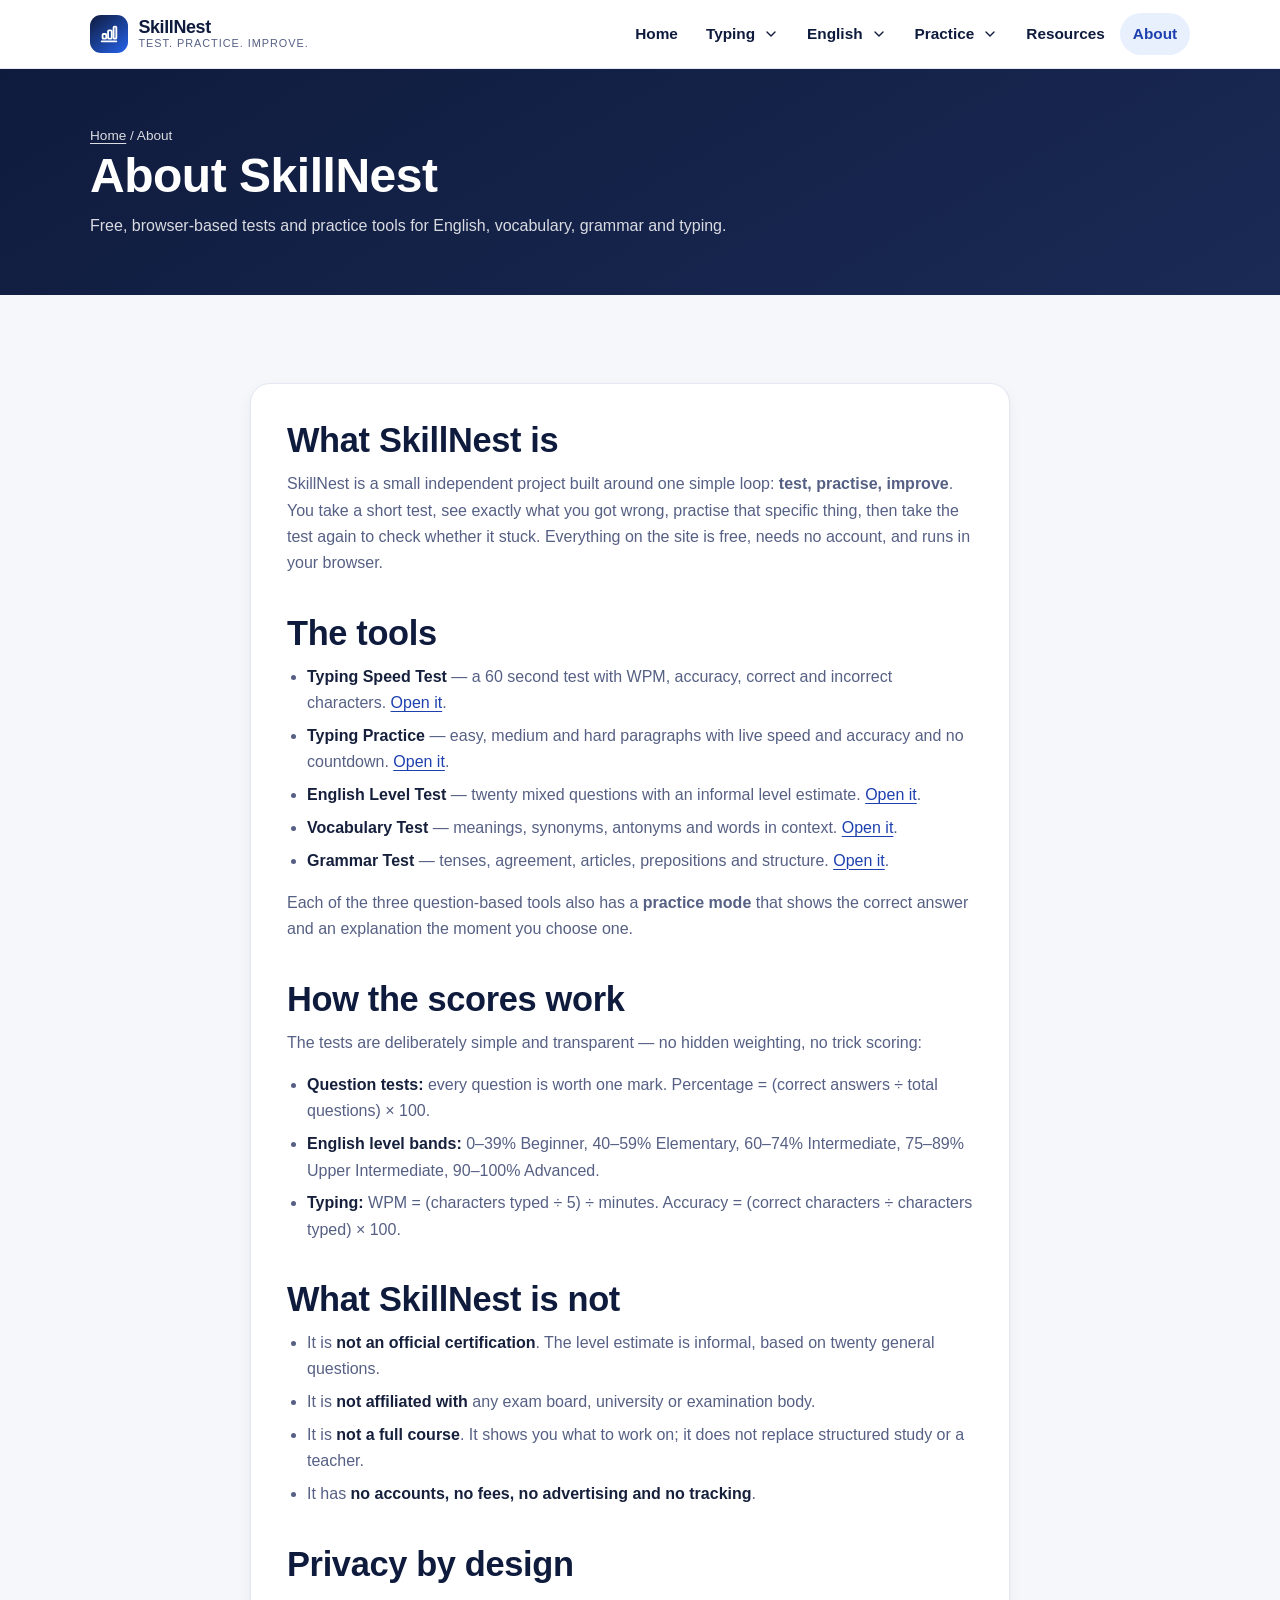
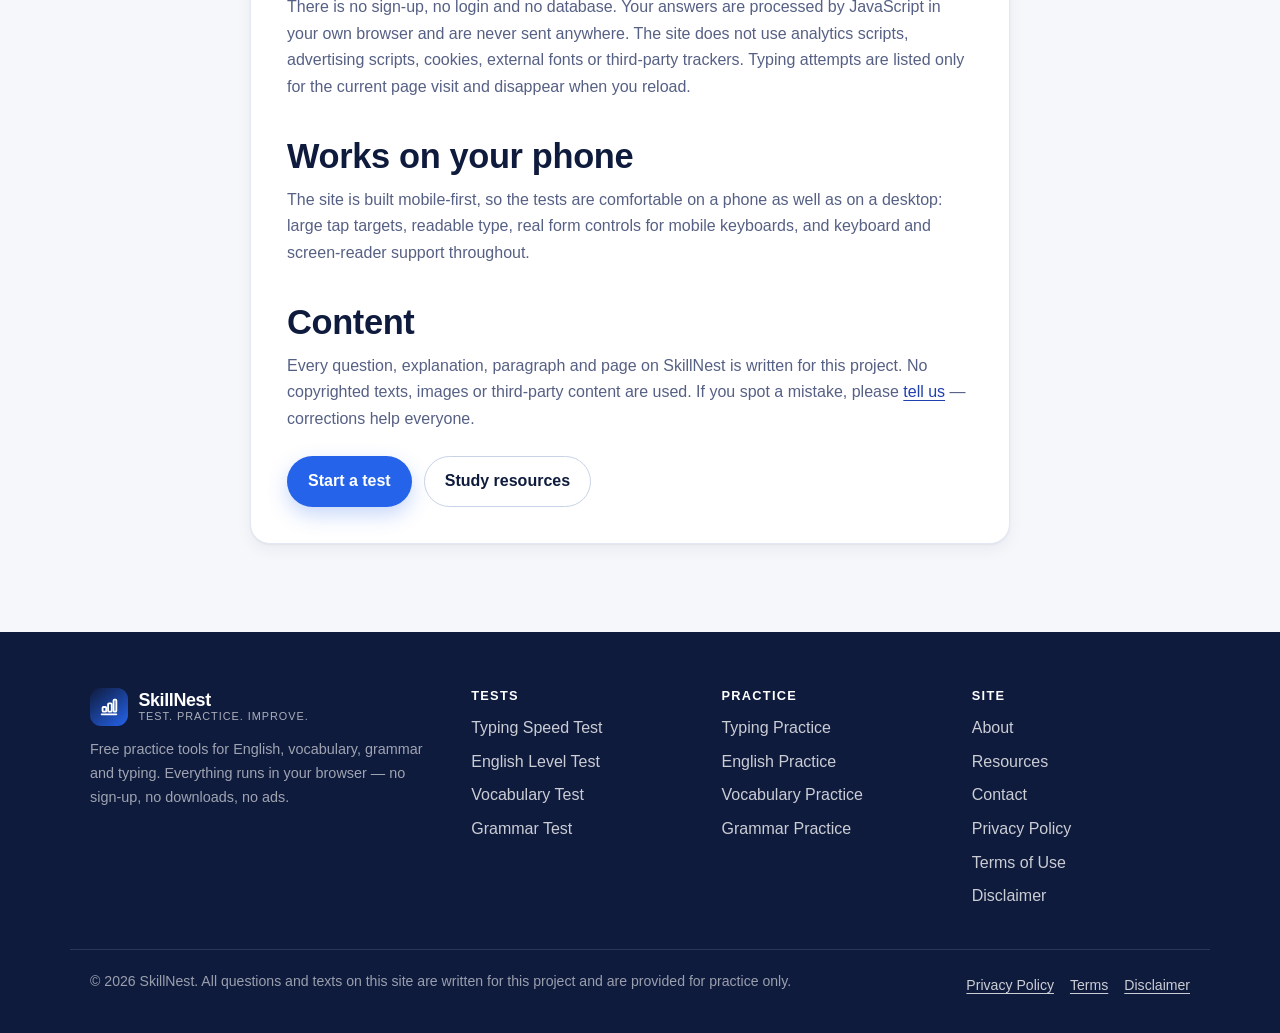
==== about.html @ 6b93d020 "Add first version of website" ====
<!DOCTYPE html>
<html lang="en" class="no-js">
<head>
  <meta charset="utf-8">
  <meta name="viewport" content="width=device-width, initial-scale=1">
  <title>About SkillNest — Free Practice Tools | SkillNest</title>
  <meta name="description" content="Learn what SkillNest is, how the tests and practice tools work, what they measure, and what they deliberately do not do.">
  <meta name="theme-color" content="#0f1b3d">
  <meta name="author" content="SkillNest">
  <link rel="icon" href="data:image/svg+xml,<svg xmlns='http://www.w3.org/2000/svg' viewBox='0 0 64 64'><rect width='64' height='64' rx='14' fill='%230f1b3d'/><rect x='14' y='34' width='10' height='16' rx='3' fill='%23ffffff'/><rect x='27' y='24' width='10' height='26' rx='3' fill='%23a78bfa'/><rect x='40' y='14' width='10' height='36' rx='3' fill='%232563eb'/></svg>">
  <link rel="stylesheet" href="style.css">
  <script>document.documentElement.className = "js";</script>
</head>
<body>
<a class="skip-link" href="#main">Skip to main content</a>

  <header class="site-header" id="top">
    <div class="container header__inner">
      <a class="logo" href="index.html">
        <span class="logo__mark" aria-hidden="true"><svg viewBox='0 0 24 24' fill='none' stroke='currentColor' stroke-width='2' stroke-linecap='round' stroke-linejoin='round' aria-hidden='true'><path d='M4 20h16'/><rect x='5' y='12' width='4' height='5' rx='1'/><rect x='11' y='8' width='4' height='9' rx='1'/><rect x='17' y='4' width='3' height='13' rx='1'/></svg></span>
        <span class="logo__text">
          <span class="logo__name" data-brand="name">SkillNest</span>
          <span class="logo__tag" data-brand="tagline">Test. Practice. Improve.</span>
        </span>
      </a>

      <button class="nav-toggle" type="button" data-nav-toggle aria-expanded="false"
              aria-controls="primary-nav" aria-label="Open the menu">
        <span class="nav-toggle__bars" aria-hidden="true"></span>
      </button>

      <nav class="primary-nav" id="primary-nav" aria-label="Primary">
        <ul class="nav-list">
          <li><a href="index.html">Home</a></li>
          <li>
            <button class="nav-link-btn" type="button" data-menu-toggle aria-expanded="false"
                    aria-controls="menu-typing">Typing <svg class='nav-caret' viewBox='0 0 24 24' fill='none' stroke='currentColor' stroke-width='2' stroke-linecap='round' stroke-linejoin='round' aria-hidden='true'><path d='m6 9 6 6 6-6'/></svg></button>
            <ul class="nav-menu" id="menu-typing">
              <li><a href="typing-test.html">Typing Speed Test</a></li>
              <li><a href="typing-practice.html">Typing Practice</a></li>
            </ul>
          </li>
          <li>
            <button class="nav-link-btn" type="button" data-menu-toggle aria-expanded="false"
                    aria-controls="menu-english">English <svg class='nav-caret' viewBox='0 0 24 24' fill='none' stroke='currentColor' stroke-width='2' stroke-linecap='round' stroke-linejoin='round' aria-hidden='true'><path d='m6 9 6 6 6-6'/></svg></button>
            <ul class="nav-menu" id="menu-english">
              <li><a href="english-test.html">English Level Test</a></li>
              <li><a href="vocabulary-test.html">Vocabulary Test</a></li>
              <li><a href="grammar-test.html">Grammar Test</a></li>
            </ul>
          </li>
          <li>
            <button class="nav-link-btn" type="button" data-menu-toggle aria-expanded="false"
                    aria-controls="menu-practice">Practice <svg class='nav-caret' viewBox='0 0 24 24' fill='none' stroke='currentColor' stroke-width='2' stroke-linecap='round' stroke-linejoin='round' aria-hidden='true'><path d='m6 9 6 6 6-6'/></svg></button>
            <ul class="nav-menu" id="menu-practice">
              <li><a href="typing-practice.html">Typing Practice</a></li>
              <li><a href="english-test.html?mode=practice">English Practice</a></li>
              <li><a href="vocabulary-test.html?mode=practice">Vocabulary Practice</a></li>
              <li><a href="grammar-test.html?mode=practice">Grammar Practice</a></li>
            </ul>
          </li>
          <li><a href="resources.html">Resources</a></li>
          <li><a href="about.html">About</a></li>
        </ul>
      </nav>
    </div>
  </header>

  <main id="main">
    <section class="page-head">
      <div class="container">
        <p class="breadcrumb"><a href="index.html">Home</a> / About</p>
        <h1>About SkillNest</h1>
        <p>Free, browser-based tests and practice tools for English, vocabulary, grammar and typing.</p>
      </div>
    </section>

    <section class="section section--gray">
      <div class="container container--narrow">
        <article class="card card--page prose">
          <h2>What SkillNest is</h2>
          <p>SkillNest is a small independent project built around one simple loop:
            <strong>test, practise, improve</strong>. You take a short test, see exactly what you got
            wrong, practise that specific thing, then take the test again to check whether it stuck.
            Everything on the site is free, needs no account, and runs in your browser.</p>

          <h2>The tools</h2>
          <ul>
            <li><strong>Typing Speed Test</strong> — a 60 second test with WPM, accuracy, correct and
              incorrect characters. <a href="typing-test.html">Open it</a>.</li>
            <li><strong>Typing Practice</strong> — easy, medium and hard paragraphs with live speed
              and accuracy and no countdown. <a href="typing-practice.html">Open it</a>.</li>
            <li><strong>English Level Test</strong> — twenty mixed questions with an informal level
              estimate. <a href="english-test.html">Open it</a>.</li>
            <li><strong>Vocabulary Test</strong> — meanings, synonyms, antonyms and words in context.
              <a href="vocabulary-test.html">Open it</a>.</li>
            <li><strong>Grammar Test</strong> — tenses, agreement, articles, prepositions and
              structure. <a href="grammar-test.html">Open it</a>.</li>
          </ul>
          <p>Each of the three question-based tools also has a <strong>practice mode</strong> that
            shows the correct answer and an explanation the moment you choose one.</p>

          <h2>How the scores work</h2>
          <p>The tests are deliberately simple and transparent — no hidden weighting, no trick
            scoring:</p>
          <ul>
            <li><strong>Question tests:</strong> every question is worth one mark.
              Percentage = (correct answers ÷ total questions) × 100.</li>
            <li><strong>English level bands:</strong> 0–39% Beginner, 40–59% Elementary,
              60–74% Intermediate, 75–89% Upper Intermediate, 90–100% Advanced.</li>
            <li><strong>Typing:</strong> WPM = (characters typed ÷ 5) ÷ minutes.
              Accuracy = (correct characters ÷ characters typed) × 100.</li>
          </ul>

          <h2>What SkillNest is not</h2>
          <ul>
            <li>It is <strong>not an official certification</strong>. The level estimate is informal,
              based on twenty general questions.</li>
            <li>It is <strong>not affiliated with</strong> any exam board, university or
              examination body.</li>
            <li>It is <strong>not a full course</strong>. It shows you what to work on; it does not
              replace structured study or a teacher.</li>
            <li>It has <strong>no accounts, no fees, no advertising and no tracking</strong>.</li>
          </ul>

          <h2>Privacy by design</h2>
          <p>There is no sign-up, no login and no database. Your answers are processed by JavaScript
            in your own browser and are never sent anywhere. The site does not use analytics scripts,
            advertising scripts, cookies, external fonts or third-party trackers. Typing attempts are
            listed only for the current page visit and disappear when you reload.</p>

          <h2>Works on your phone</h2>
          <p>The site is built mobile-first, so the tests are comfortable on a phone as well as on a
            desktop: large tap targets, readable type, real form controls for mobile keyboards, and
            keyboard and screen-reader support throughout.</p>

          <h2>Content</h2>
          <p>Every question, explanation, paragraph and page on SkillNest is written for this project.
            No copyrighted texts, images or third-party content are used. If you spot a mistake,
            please <a href="contact.html">tell us</a> — corrections help everyone.</p>

          <div class="btn-row">
            <a class="btn btn--primary" href="index.html#tools">Start a test</a>
            <a class="btn btn--ghost" href="resources.html">Study resources</a>
          </div>
        </article>
      </div>
    </section>
  </main>

  <footer class="site-footer">
    <div class="container footer__grid">
      <div>
        <a class="logo logo--footer" href="index.html">
          <span class="logo__mark" aria-hidden="true"><svg viewBox='0 0 24 24' fill='none' stroke='currentColor' stroke-width='2' stroke-linecap='round' stroke-linejoin='round' aria-hidden='true'><path d='M4 20h16'/><rect x='5' y='12' width='4' height='5' rx='1'/><rect x='11' y='8' width='4' height='9' rx='1'/><rect x='17' y='4' width='3' height='13' rx='1'/></svg></span>
          <span class="logo__text">
            <span class="logo__name" data-brand="name">SkillNest</span>
            <span class="logo__tag" data-brand="tagline">Test. Practice. Improve.</span>
          </span>
        </a>
        <p class="footer__note">Free practice tools for English, vocabulary, grammar and typing.
          Everything runs in your browser — no sign-up, no downloads, no ads.</p>
      </div>

      <nav class="footer__col" aria-label="Tests">
        <h2 class="footer__title">Tests</h2>
        <ul>
          <li><a href="typing-test.html">Typing Speed Test</a></li>
          <li><a href="english-test.html">English Level Test</a></li>
          <li><a href="vocabulary-test.html">Vocabulary Test</a></li>
          <li><a href="grammar-test.html">Grammar Test</a></li>
        </ul>
      </nav>

      <nav class="footer__col" aria-label="Practice">
        <h2 class="footer__title">Practice</h2>
        <ul>
          <li><a href="typing-practice.html">Typing Practice</a></li>
          <li><a href="english-test.html?mode=practice">English Practice</a></li>
          <li><a href="vocabulary-test.html?mode=practice">Vocabulary Practice</a></li>
          <li><a href="grammar-test.html?mode=practice">Grammar Practice</a></li>
        </ul>
      </nav>

      <nav class="footer__col" aria-label="Site">
        <h2 class="footer__title">Site</h2>
        <ul>
          <li><a href="about.html">About</a></li>
          <li><a href="resources.html">Resources</a></li>
          <li><a href="contact.html">Contact</a></li>
          <li><a href="privacy.html">Privacy Policy</a></li>
          <li><a href="terms.html">Terms of Use</a></li>
          <li><a href="disclaimer.html">Disclaimer</a></li>
        </ul>
      </nav>
    </div>

    <div class="container footer__bottom">
      <p>&copy; <span data-year>2026</span> <span data-brand="name">SkillNest</span>.
        All questions and texts on this site are written for this project and are provided for practice only.</p>
      <ul class="footer__legal">
        <li><a href="privacy.html">Privacy Policy</a></li>
        <li><a href="terms.html">Terms</a></li>
        <li><a href="disclaimer.html">Disclaimer</a></li>
      </ul>
    </div>
  </footer>

  <script src="brand.js" defer></script>
  <script src="script.js" defer></script>
</body>
</html>
---- style.css ----
/* ==========================================================================
   SkillNest — style.css
   --------------------------------------------------------------------------
   Sections in this file
   1.  BRAND TOKENS      <- change these to rebrand the whole site
   2.  BASE / RESET
   3.  LAYOUT HELPERS
   4.  BUTTONS
   5.  HEADER / NAVIGATION
   6.  HERO
   7.  SECTIONS, CARDS, STEPS, LISTS
   8.  FOOTER
   9.  CONTENT PAGES (prose, tables, forms)
   10. TYPING TOOL UI
   11. QUIZ TOOL UI
   12. UTILITIES
   13. RESPONSIVE (mobile-first: base = mobile)
   14. MOTION PREFERENCES
   ========================================================================== */


/* ==========================================================================
   1. BRAND TOKENS
   Everything visual about the brand lives here. Change these values and the
   whole site restyles itself. (The brand *name* lives in brand.js.)
   ========================================================================== */
:root {
  /* Fonts — system stack = zero downloads = fast first paint */
  --font-sans: -apple-system, BlinkMacSystemFont, "Segoe UI", Roboto,
    "Helvetica Neue", Arial, "Noto Sans", sans-serif;
  --font-mono: ui-monospace, SFMono-Regular, "SF Mono", Menlo, Consolas,
    "Liberation Mono", monospace;

  /* Core palette */
  --navy: #0f1b3d;            /* deep navy — headings, footer, dark bands */
  --navy-2: #1a2a55;          /* softer navy for gradients */
  --blue: #2563eb;            /* primary action blue */
  --blue-dark: #1d4ed8;       /* blue hover */
  --blue-ink: #1e40af;        /* blue used for text (readable contrast) */
  --blue-soft: #e8f0fe;       /* pale blue background */
  --lavender: #7c5cff;        /* accent (large shapes / icons only) */
  --lavender-ink: #5b3fd6;    /* accent used for text on light backgrounds */
  --lavender-soft: #f4f1fe;   /* pale lavender background */
  --lavender-border: #e0d8fb;

  /* Neutrals */
  --white: #ffffff;
  --bg: #f5f7fb;              /* page background (light gray) */
  --bg-2: #eef1f8;            /* alternating section background */
  --surface: #ffffff;
  --text: #16203c;            /* body text */
  --text-muted: #566084;      /* secondary text (6:1 on white) */
  --border: #e3e8f2;
  --border-strong: #c9d3e6;

  /* Feedback colours */
  --ok: #0f7b52;
  --ok-bg: #e7f7f0;
  --ok-border: #bce7d5;
  --no: #b3261e;
  --no-bg: #fdeceb;
  --no-border: #f2c7c3;
  --warn-ink: #7a5200;
  --warn-bg: #fff6e5;
  --warn-border: #f0dcab;

  --focus: #2563eb;           /* focus ring colour */

  /* Shape, depth, size */
  --radius-sm: 8px;
  --radius: 14px;
  --radius-lg: 20px;
  --radius-pill: 999px;
  --shadow-sm: 0 1px 2px rgba(15, 27, 61, .05), 0 6px 16px rgba(15, 27, 61, .05);
  --shadow-md: 0 10px 30px rgba(15, 27, 61, .10);
  --shadow-lg: 0 18px 45px rgba(15, 27, 61, .14);

  --maxw: 1140px;             /* content width */
  --header-h: 68px;
  --section-y: clamp(3.25rem, 8vw, 5.5rem);
}


/* ==========================================================================
   2. BASE / RESET
   ========================================================================== */
*, *::before, *::after { box-sizing: border-box; }

html {
  -webkit-text-size-adjust: 100%;
  scroll-behavior: smooth;
  scroll-padding-top: calc(var(--header-h) + 16px);
}

body {
  margin: 0;
  font-family: var(--font-sans);
  font-size: 1rem;
  line-height: 1.65;
  color: var(--text);
  background: var(--bg);
  -webkit-font-smoothing: antialiased;
  overflow-wrap: break-word;
}

h1, h2, h3, h4 {
  margin: 0 0 .6rem;
  line-height: 1.2;
  font-weight: 700;
  letter-spacing: -.01em;
  color: var(--navy);
}

h1 { font-size: clamp(1.9rem, 5.5vw, 3rem); }
h2 { font-size: clamp(1.5rem, 3.6vw, 2.15rem); }
h3 { font-size: clamp(1.12rem, 2.4vw, 1.35rem); }
h4 { font-size: 1.02rem; }

p { margin: 0 0 1rem; }
p:last-child { margin-bottom: 0; }

a {
  color: var(--blue-ink);
  text-decoration-thickness: 1px;
  text-underline-offset: 3px;
}
a:hover { color: var(--blue-dark); }

ul, ol { margin: 0 0 1rem; padding-left: 1.25rem; }
li { margin-bottom: .4rem; }

img, svg { max-width: 100%; }

button, input, select, textarea { font: inherit; color: inherit; }

/* Visible, consistent keyboard focus everywhere */
:focus-visible {
  outline: 3px solid var(--focus);
  outline-offset: 2px;
  border-radius: 4px;
}

/* Light focus ring on dark sections */
.hero :focus-visible, .page-head :focus-visible, .section--navy :focus-visible,
.site-footer :focus-visible { outline-color: #fff; }

::selection { background: var(--lavender-soft); color: var(--navy); }


/* ==========================================================================
   3. LAYOUT HELPERS
   ========================================================================== */
.container {
  width: 100%;
  max-width: var(--maxw);
  margin-inline: auto;
  padding-inline: 20px;
}
.container--narrow { max-width: 820px; }

.section { padding-block: var(--section-y); }
.section--white { background: var(--white); }
.section--gray { background: var(--bg); }
.section--tint { background: var(--bg-2); }
.section--navy {
  background: linear-gradient(140deg, var(--navy) 0%, var(--navy-2) 100%);
  color: #fff;
}
.section--navy h2, .section--navy h3 { color: #fff; }
.section--navy p { color: rgba(255, 255, 255, .82); }

/* Repeating section heading block */
.section-head { max-width: 700px; margin: 0 auto clamp(1.75rem, 4vw, 2.75rem); text-align: center; }
.section-head p { color: var(--text-muted); font-size: 1.05rem; }
.section--navy .section-head p { color: rgba(255, 255, 255, .82); }

.eyebrow {
  display: inline-block;
  margin: 0 0 .75rem;
  padding: .35rem .8rem;
  border-radius: var(--radius-pill);
  background: var(--lavender-soft);
  border: 1px solid var(--lavender-border);
  color: var(--lavender-ink);
  font-size: .8rem;
  font-weight: 700;
  letter-spacing: .06em;
  text-transform: uppercase;
}
.eyebrow--on-dark {
  background: rgba(255, 255, 255, .12);
  border-color: rgba(255, 255, 255, .25);
  color: #fff;
}

.grid { display: grid; gap: clamp(1rem, 2.5vw, 1.5rem); }
.grid--2 { grid-template-columns: 1fr; }
.grid--3 { grid-template-columns: 1fr; }
.grid--4 { grid-template-columns: 1fr; }


/* ==========================================================================
   4. BUTTONS
   ========================================================================== */
.btn {
  display: inline-flex;
  align-items: center;
  justify-content: center;
  gap: .5rem;
  min-height: 48px;           /* comfortable tap target on phones */
  padding: .7rem 1.25rem;
  border: 1px solid transparent;
  border-radius: var(--radius-pill);
  background: var(--blue);
  color: #fff;
  font-weight: 600;
  text-decoration: none;
  cursor: pointer;
  text-align: center;
  transition: background-color .15s ease, color .15s ease, border-color .15s ease,
              transform .15s ease, box-shadow .15s ease;
}
.btn:hover { color: #fff; }
.btn:active { transform: translateY(1px); }
.btn[disabled] { opacity: .5; cursor: not-allowed; }

.btn--primary { background: var(--blue); box-shadow: 0 8px 20px rgba(37, 99, 235, .25); }
.btn--primary:hover { background: var(--blue-dark); }

.btn--navy { background: var(--navy); }
.btn--navy:hover { background: var(--navy-2); }

.btn--ghost {
  background: var(--white);
  color: var(--navy);
  border-color: var(--border-strong);
}
.btn--ghost:hover { background: var(--blue-soft); color: var(--blue-ink); border-color: var(--blue); }

.btn--quiet {
  background: transparent;
  color: var(--text-muted);
  border-color: transparent;
  padding-inline: .6rem;
}
.btn--quiet:hover { color: var(--blue-ink); background: var(--bg-2); }

.btn--lg { min-height: 56px; padding: .85rem 1.75rem; font-size: 1.05rem; }
.btn--sm { min-height: 40px; padding: .45rem .9rem; font-size: .9rem; }
.btn--block { width: 100%; }

.btn-row {
  display: flex;
  flex-wrap: wrap;
  gap: .75rem;
  margin-top: 1.5rem;
}
.btn-row--center { justify-content: center; }

.text-link {
  font-weight: 600;
  color: var(--blue-ink);
  text-decoration: underline;
}


/* ==========================================================================
   5. HEADER / NAVIGATION
   ========================================================================== */
.site-header {
  position: sticky;
  top: 0;
  z-index: 60;
  background: rgba(255, 255, 255, .93);
  backdrop-filter: blur(10px);
  border-bottom: 1px solid var(--border);
}
.site-header.is-scrolled { box-shadow: var(--shadow-sm); }

.header__inner {
  display: flex;
  align-items: center;
  justify-content: space-between;
  gap: 1rem;
  min-height: var(--header-h);
}

/* Logo */
.logo {
  display: inline-flex;
  align-items: center;
  gap: .65rem;
  text-decoration: none;
  color: var(--navy);
}
.logo__mark {
  display: grid;
  place-items: center;
  width: 38px;
  height: 38px;
  border-radius: 11px;
  background: linear-gradient(140deg, var(--navy) 0%, var(--blue) 100%);
  color: #fff;
  flex: none;
}
.logo__mark svg { width: 22px; height: 22px; }
.logo__text { display: flex; flex-direction: column; line-height: 1.1; }
.logo__name { font-weight: 800; font-size: 1.12rem; letter-spacing: -.02em; }
.logo__tag { font-size: .68rem; letter-spacing: .09em; text-transform: uppercase; color: var(--text-muted); }
.logo--footer { color: #fff; }
.logo--footer .logo__tag { color: rgba(255, 255, 255, .65); }

/* Hamburger (mobile only) */
.nav-toggle {
  display: inline-flex;
  align-items: center;
  justify-content: center;
  width: 46px;
  height: 46px;
  padding: 0;
  border: 1px solid var(--border-strong);
  border-radius: 12px;
  background: #fff;
  cursor: pointer;
}
.nav-toggle__bars, .nav-toggle__bars::before, .nav-toggle__bars::after {
  display: block;
  width: 20px;
  height: 2px;
  border-radius: 2px;
  background: var(--navy);
  transition: transform .2s ease, opacity .2s ease;
}
.nav-toggle__bars { position: relative; }
.nav-toggle__bars::before, .nav-toggle__bars::after {
  content: ""; position: absolute; left: 0;
}
.nav-toggle__bars::before { top: -6px; }
.nav-toggle__bars::after { top: 6px; }
.nav-toggle[aria-expanded="true"] .nav-toggle__bars { background: transparent; }
.nav-toggle[aria-expanded="true"] .nav-toggle__bars::before { transform: translateY(6px) rotate(45deg); }
.nav-toggle[aria-expanded="true"] .nav-toggle__bars::after { transform: translateY(-6px) rotate(-45deg); }

/* Mobile drawer */
.primary-nav {
  position: absolute;
  top: 100%;
  left: 0;
  right: 0;
  background: #fff;
  border-bottom: 1px solid var(--border);
  box-shadow: var(--shadow-md);
  padding: .5rem 20px 1.25rem;
  display: none;
}
.primary-nav.is-open { display: block; }

.nav-list { list-style: none; margin: 0; padding: 0; }
.nav-list > li { margin: 0; border-bottom: 1px solid var(--border); }
.nav-list > li:last-child { border-bottom: 0; }

.nav-list a,
.nav-link-btn {
  display: flex;
  align-items: center;
  justify-content: space-between;
  gap: .5rem;
  width: 100%;
  padding: .85rem .25rem;
  border: 0;
  background: none;
  color: var(--navy);
  font-weight: 600;
  text-decoration: none;
  text-align: left;
  cursor: pointer;
  border-radius: var(--radius-sm);
}
.nav-list a:hover, .nav-link-btn:hover { color: var(--blue-ink); background: var(--bg); }
.nav-list a[aria-current="page"] { color: var(--blue-ink); }
.nav-link-btn[aria-expanded="true"] { color: var(--blue-ink); }
.nav-link-btn.is-parent-current { color: var(--blue-ink); }

.nav-caret { width: 16px; height: 16px; flex: none; transition: transform .2s ease; }
.nav-link-btn[aria-expanded="true"] .nav-caret { transform: rotate(180deg); }

/* Sub menus: always visible inside the mobile drawer, indented */
.nav-menu {
  list-style: none;
  margin: 0 0 .5rem;
  padding: .25rem 0 .25rem .9rem;
  border-left: 2px solid var(--lavender-border);
  display: none;
}
.nav-menu.is-open { display: block; }
.nav-menu a { font-weight: 500; color: var(--text-muted); padding: .6rem .25rem; }
.nav-menu a[aria-current="page"] { color: var(--blue-ink); font-weight: 700; }


/* If JavaScript is disabled, keep every page reachable on a phone.
   The dropdown headings become static labels and their links are all visible. */
.no-js .nav-toggle { display: none; }
.no-js .primary-nav {
  position: static;
  display: block;
  padding: .5rem 0 1rem;
  background: #fff;
  border: 0;
  box-shadow: none;
}
.no-js .primary-nav .nav-list { display: flex; flex-direction: column; align-items: stretch; }
.no-js .primary-nav .nav-list > li { border-bottom: 1px solid var(--border); }
.no-js .nav-link-btn { display: none; }
.no-js .nav-menu {
  display: block;
  position: static;
  min-width: 0;
  padding: .25rem 0 .5rem .9rem;
  margin: 0;
  border: 0;
  border-left: 2px solid var(--lavender-border);
  border-radius: 0;
  box-shadow: none;
  opacity: 1;
  visibility: visible;
  transform: none;
}

/* ==========================================================================
   6. HERO
   ========================================================================== */
.hero {
  position: relative;
  overflow: hidden;
  padding-block: clamp(3rem, 9vw, 6rem);
  background: linear-gradient(150deg, var(--navy) 0%, var(--navy-2) 55%, #24407e 100%);
  color: #fff;
}
.hero::before, .hero::after {
  content: "";
  position: absolute;
  border-radius: 50%;
  filter: blur(10px);
  pointer-events: none;
}
.hero::before {
  width: 460px; height: 460px; right: -160px; top: -180px;
  background: radial-gradient(circle, rgba(124, 92, 255, .55) 0%, rgba(124, 92, 255, 0) 70%);
}
.hero::after {
  width: 520px; height: 520px; left: -220px; bottom: -300px;
  background: radial-gradient(circle, rgba(37, 99, 235, .55) 0%, rgba(37, 99, 235, 0) 70%);
}
.hero__inner { position: relative; z-index: 1; max-width: 720px; }
.hero h1 { color: #fff; font-size: clamp(2.1rem, 7vw, 3.5rem); }
.hero__lead {
  margin: 1rem 0 0;
  font-size: clamp(1.02rem, 2.4vw, 1.22rem);
  color: rgba(255, 255, 255, .85);
  max-width: 38em;
}
.hero__actions { display: flex; flex-wrap: wrap; gap: .8rem; margin-top: 1.9rem; }
.hero__actions .btn--ghost { background: rgba(255, 255, 255, .08); border-color: rgba(255, 255, 255, .4); color: #fff; }
.hero__actions .btn--ghost:hover { background: #fff; color: var(--navy); border-color: #fff; }
.hero__points {
  list-style: none;
  display: flex;
  flex-wrap: wrap;
  gap: .5rem .75rem;
  margin: 2rem 0 0;
  padding: 0;
  font-size: .9rem;
  color: rgba(255, 255, 255, .8);
}
.hero__points li {
  margin: 0;
  padding: .3rem .75rem;
  border: 1px solid rgba(255, 255, 255, .22);
  border-radius: var(--radius-pill);
  background: rgba(255, 255, 255, .07);
}

/* Small page banner used on inner pages */
.page-head {
  padding-block: clamp(2.25rem, 6vw, 3.5rem);
  background: linear-gradient(150deg, var(--navy) 0%, var(--navy-2) 100%);
  color: #fff;
}
.page-head h1 { color: #fff; margin-bottom: .5rem; }
.page-head p { color: rgba(255, 255, 255, .84); max-width: 46em; margin: 0; }
.breadcrumb {
  font-size: .85rem;
  margin: 0 0 .9rem;
  color: rgba(255, 255, 255, .7);
}
.breadcrumb a { color: rgba(255, 255, 255, .85); }


/* ==========================================================================
   7. SECTIONS, CARDS, STEPS, LISTS
   ========================================================================== */
.card {
  height: 100%;
  padding: clamp(1.15rem, 3vw, 1.6rem);
  background: var(--surface);
  border: 1px solid var(--border);
  border-radius: var(--radius-lg);
  box-shadow: var(--shadow-sm);
  transition: transform .2s ease, box-shadow .2s ease, border-color .2s ease;
}
.card:hover {
  transform: translateY(-3px);
  box-shadow: var(--shadow-md);
  border-color: var(--lavender-border);
}
.card h3 { margin-bottom: .4rem; }
.card p { color: var(--text-muted); }

/* Tool card */
.tool-card { display: flex; flex-direction: column; gap: .65rem; }
.tool-card__icon {
  display: grid;
  place-items: center;
  width: 46px;
  height: 46px;
  border-radius: 13px;
  background: linear-gradient(145deg, var(--blue-soft) 0%, var(--lavender-soft) 100%);
  color: var(--blue-ink);
  margin-bottom: .25rem;
}
.tool-card__icon svg { width: 24px; height: 24px; }
.tool-card__text { color: var(--text-muted); flex: 1; }
.tool-card .btn { margin-top: .5rem; align-self: flex-start; }

/* Steps */
.step-card { text-align: left; }
.step-card__num {
  display: grid;
  place-items: center;
  width: 44px;
  height: 44px;
  margin-bottom: .85rem;
  border-radius: 50%;
  background: var(--navy);
  color: #fff;
  font-weight: 800;
}
.section--navy .step-card { background: rgba(255, 255, 255, .07); border-color: rgba(255, 255, 255, .16); box-shadow: none; }
.section--navy .step-card:hover { border-color: rgba(255, 255, 255, .4); }
.section--navy .step-card__num { background: #fff; color: var(--navy); }
.section--navy .card h3 { color: #fff; }

/* Why list */
.why-list { list-style: none; margin: 0; padding: 0; display: grid; gap: .9rem; }
.why-list li {
  display: flex;
  gap: .8rem;
  align-items: flex-start;
  margin: 0;
  padding: 1rem 1.1rem;
  background: var(--white);
  border: 1px solid var(--border);
  border-radius: var(--radius);
}
.why-list svg { width: 22px; height: 22px; flex: none; color: var(--ok); margin-top: .2rem; }
.why-list strong { display: block; color: var(--navy); }
.why-list span { color: var(--text-muted); }

/* CTA band */
.cta-band { text-align: center; }
.cta-band .btn-row { justify-content: center; }

/* Stat strip on cards */
.stat-grid {
  display: grid;
  grid-template-columns: repeat(auto-fit, minmax(128px, 1fr));
  gap: .75rem;
}
.stat {
  padding: .8rem .6rem;
  text-align: center;
  background: var(--bg);
  border: 1px solid var(--border);
  border-radius: var(--radius);
}
.stat__value { display: block; font-size: clamp(1.3rem, 4vw, 1.75rem); font-weight: 800; color: var(--navy); line-height: 1.15; }
.stat__label { display: block; font-size: .72rem; letter-spacing: .07em; text-transform: uppercase; color: var(--text-muted); }
.stat--good .stat__value { color: var(--ok); }
.stat--bad .stat__value { color: var(--no); }


/* ==========================================================================
   8. FOOTER
   ========================================================================== */
.site-footer {
  padding-block: clamp(2.5rem, 6vw, 3.5rem) 1.5rem;
  background: var(--navy);
  color: rgba(255, 255, 255, .78);
}
.footer__grid {
  display: grid;
  gap: 2rem;
  padding-bottom: 2rem;
  border-bottom: 1px solid rgba(255, 255, 255, .12);
}
.footer__title {
  margin: 0 0 .75rem;
  font-size: .8rem;
  letter-spacing: .1em;
  text-transform: uppercase;
  color: #fff;
}
.footer__col ul { list-style: none; margin: 0; padding: 0; }
.footer__col li { margin-bottom: .45rem; }
.footer__col a { color: rgba(255, 255, 255, .78); text-decoration: none; }
.footer__col a:hover { color: #fff; text-decoration: underline; }
.footer__note { color: rgba(255, 255, 255, .6); font-size: .9rem; margin-top: .75rem; }
.footer__bottom {
  display: flex;
  flex-direction: column;
  gap: .75rem;
  padding-top: 1.25rem;
  font-size: .88rem;
  color: rgba(255, 255, 255, .58);
}
.footer__legal { list-style: none; display: flex; flex-wrap: wrap; gap: 1rem; margin: 0; padding: 0; }
.footer__legal a { color: rgba(255, 255, 255, .78); }


/* ==========================================================================
   9. CONTENT PAGES (prose, tables, forms)
   ========================================================================== */
.prose { max-width: 760px; }
.prose h2 { margin-top: 2.25rem; }
.prose h3 { margin-top: 1.6rem; }
.prose ul, .prose ol { color: var(--text-muted); }
.prose li strong { color: var(--text); }
.prose > :first-child { margin-top: 0; }

.card--page {
  background: var(--white);
  border: 1px solid var(--border);
  border-radius: var(--radius-lg);
  padding: clamp(1.25rem, 4vw, 2.25rem);
  box-shadow: var(--shadow-sm);
}

.callout {
  display: flex;
  gap: .85rem;
  padding: 1rem 1.15rem;
  border-radius: var(--radius);
  border: 1px solid var(--warn-border);
  background: var(--warn-bg);
  color: var(--warn-ink);
  font-size: .95rem;
}
.callout--info { border-color: #c9dcff; background: var(--blue-soft); color: var(--blue-ink); }
.callout svg { width: 22px; height: 22px; flex: none; margin-top: .15rem; }
.callout p { margin: 0; }

.table-wrap { overflow-x: auto; -webkit-overflow-scrolling: touch; }
table.data {
  width: 100%;
  border-collapse: collapse;
  font-size: .95rem;
  min-width: 420px;
}
table.data caption { text-align: left; color: var(--text-muted); padding-bottom: .6rem; font-size: .9rem; }
table.data th, table.data td {
  padding: .65rem .8rem;
  border-bottom: 1px solid var(--border);
  text-align: left;
  vertical-align: top;
}
table.data thead th { background: var(--bg-2); color: var(--navy); font-size: .82rem; text-transform: uppercase; letter-spacing: .05em; }
table.data tbody tr:last-child td { border-bottom: 0; }

/* Forms */
.field { margin-bottom: 1.1rem; }
.field label { display: block; font-weight: 600; margin-bottom: .35rem; color: var(--navy); }
.field .hint { display: block; font-weight: 400; font-size: .88rem; color: var(--text-muted); margin-bottom: .35rem; }
input[type="text"], input[type="email"], select, textarea {
  width: 100%;
  padding: .7rem .85rem;
  border: 1px solid var(--border-strong);
  border-radius: var(--radius-sm);
  background: #fff;
}
textarea { min-height: 130px; resize: vertical; }
input[type="text"]:focus-visible, input[type="email"]:focus-visible,
select:focus-visible, textarea:focus-visible { border-color: var(--blue); }


/* ==========================================================================
   10. TYPING TOOL UI
   ========================================================================== */
.tool-shell {
  background: var(--white);
  border: 1px solid var(--border);
  border-radius: var(--radius-lg);
  box-shadow: var(--shadow-sm);
  padding: clamp(1rem, 3.5vw, 1.75rem);
}

.tool-toolbar {
  display: flex;
  flex-wrap: wrap;
  align-items: center;
  gap: .6rem;
  margin-bottom: 1.1rem;
}
.tool-toolbar .field { margin: 0; min-width: 150px; }
.tool-toolbar select { padding: .55rem .7rem; }

.typing-status {
  margin-left: auto;
  font-size: .92rem;
  font-weight: 600;
  color: var(--text-muted);
}
.typing-status--live { color: var(--ok); }
.typing-status--done { color: var(--blue-ink); }

.typing-passage {
  display: flex;
  flex-wrap: wrap;
  row-gap: .3em;
  margin: 0 0 1rem;
  padding: clamp(.9rem, 3vw, 1.25rem);
  background: var(--bg);
  border: 1px solid var(--border);
  border-radius: var(--radius);
  font-family: var(--font-mono);
  font-size: clamp(1rem, 2.7vw, 1.2rem);
  line-height: 1.85;
  user-select: none;
}
.typing-passage .word { white-space: pre; }
.typing-passage .ch { color: var(--text-muted); }
.typing-passage .ch--correct { color: var(--ok); }
.typing-passage .ch--wrong { color: var(--no); background: var(--no-bg); border-radius: 3px; }
.typing-passage .ch--current { position: relative; color: var(--navy); }
.typing-passage .ch--current::after {
  content: "";
  position: absolute;
  left: -1px;
  top: .1em;
  bottom: .1em;
  width: 2px;
  background: var(--blue);
  animation: caretBlink 1.05s steps(1, end) infinite;
}
@keyframes caretBlink { 0%, 49% { opacity: 1; } 50%, 100% { opacity: 0; } }

.typing-input {
  width: 100%;
  min-height: 120px;
  padding: .9rem 1rem;
  border: 1px solid var(--border-strong);
  border-radius: var(--radius);
  font-family: var(--font-mono);
  font-size: 1rem;
  line-height: 1.7;
  resize: vertical;
}
.typing-input:disabled { background: var(--bg); color: var(--text-muted); cursor: not-allowed; }

.typing-stats { margin-top: 1.25rem; }

.results-panel {
  margin-top: 1.5rem;
  padding: clamp(1.1rem, 3.5vw, 1.75rem);
  border-radius: var(--radius-lg);
  background: linear-gradient(150deg, var(--lavender-soft), var(--blue-soft));
  border: 1px solid var(--lavender-border);
}
.results-panel h2, .results-panel h3 { color: var(--navy); }
.results-panel__head { display: flex; flex-wrap: wrap; gap: 1.25rem; align-items: center; }
.score-ring {
  display: grid;
  place-items: center;
  width: 108px;
  height: 108px;
  flex: none;
  border-radius: 50%;
  background: conic-gradient(var(--blue) var(--pct, 0%), var(--border) 0);
}
.score-ring__inner {
  display: grid;
  place-items: center;
  width: 84px;
  height: 84px;
  border-radius: 50%;
  background: #fff;
  font-weight: 800;
  font-size: 1.5rem;
  color: var(--navy);
}
.result-level { font-size: 1.35rem; font-weight: 800; color: var(--navy); }
.result-line { color: var(--text-muted); }


/* ==========================================================================
   11. QUIZ TOOL UI
   ========================================================================== */
.quiz-app { max-width: 820px; margin-inline: auto; }
.quiz-card {
  background: var(--white);
  border: 1px solid var(--border);
  border-radius: var(--radius-lg);
  box-shadow: var(--shadow-sm);
  padding: clamp(1.1rem, 4vw, 2rem);
}
.quiz-top {
  display: flex;
  flex-wrap: wrap;
  align-items: center;
  gap: .75rem;
  margin-bottom: 1.1rem;
}
.quiz-progress {
  flex: 1 1 220px;
  height: 10px;
  background: var(--bg-2);
  border-radius: var(--radius-pill);
  overflow: hidden;
}
.quiz-progress__bar {
  height: 100%;
  width: 0;
  border-radius: var(--radius-pill);
  background: linear-gradient(90deg, var(--blue), var(--lavender));
  transition: width .35s ease;
}
.quiz-counter { font-size: .9rem; font-weight: 700; color: var(--text-muted); }

.badge {
  display: inline-block;
  padding: .25rem .7rem;
  border-radius: var(--radius-pill);
  font-size: .78rem;
  font-weight: 700;
  background: var(--lavender-soft);
  color: var(--lavender-ink);
  border: 1px solid var(--lavender-border);
}
.badge--blue { background: var(--blue-soft); color: var(--blue-ink); border-color: #c9dcff; }

.quiz-question { border: 0; margin: 0; padding: 0; }
.quiz-question legend, .quiz-q {
  font-size: clamp(1.08rem, 2.6vw, 1.3rem);
  font-weight: 700;
  color: var(--navy);
  line-height: 1.45;
  padding: 0;
  margin-bottom: 1rem;
}
.quiz-options { display: grid; gap: .6rem; }

.option {
  display: flex;
  align-items: flex-start;
  gap: .75rem;
  padding: .85rem 1rem;
  border: 1px solid var(--border-strong);
  border-radius: var(--radius);
  background: #fff;
  cursor: pointer;
  transition: border-color .15s ease, background-color .15s ease;
}
.option:hover { border-color: var(--blue); background: var(--blue-soft); }
.option input { margin: .3rem 0 0; width: 20px; height: 20px; accent-color: var(--blue); flex: none; }
.option__key {
  display: grid;
  place-items: center;
  width: 28px;
  height: 28px;
  flex: none;
  border-radius: 8px;
  background: var(--bg-2);
  color: var(--navy);
  font-weight: 700;
  font-size: .9rem;
}
.option__text { flex: 1; }
.option:has(input:checked),
.option--selected { border-color: var(--blue); background: var(--blue-soft); }
.option:has(input:checked) .option__key,
.option--selected .option__key { background: var(--blue); color: #fff; }
.option--correct { border-color: var(--ok-border); background: var(--ok-bg); }
.option--correct .option__key { background: var(--ok); color: #fff; }
.option--wrong { border-color: var(--no-border); background: var(--no-bg); }
.option--wrong .option__key { background: var(--no); color: #fff; }
.option--locked { cursor: default; }
.option--locked:hover { background: inherit; }

.quiz-feedback {
  margin-top: 1rem;
  padding: .9rem 1rem;
  border-radius: var(--radius);
  border: 1px solid var(--ok-border);
  background: var(--ok-bg);
  color: var(--ok);
  font-weight: 600;
}
.quiz-feedback--wrong { border-color: var(--no-border); background: var(--no-bg); color: var(--no); }
.quiz-feedback p { margin: .4rem 0 0; font-weight: 400; color: var(--text); }

.quiz-actions {
  display: flex;
  flex-wrap: wrap;
  align-items: center;
  gap: .6rem;
  margin-top: 1.5rem;
  padding-top: 1.25rem;
  border-top: 1px solid var(--border);
}
.quiz-actions .spacer { flex: 1; }

.quiz-dots { display: flex; flex-wrap: wrap; gap: .35rem; margin-top: 1.25rem; }
.quiz-dots button {
  width: 40px;
  height: 40px;
  padding: 0;
  border-radius: 9px;
  border: 1px solid var(--border-strong);
  background: #fff;
  font-size: .85rem;
  font-weight: 700;
  color: var(--text-muted);
  cursor: pointer;
}
.quiz-dots button:hover { border-color: var(--blue); color: var(--blue-ink); }
.quiz-dots button.is-answered { background: var(--blue-soft); border-color: #c9dcff; color: var(--blue-ink); }
.quiz-dots button[aria-current="true"] { background: var(--navy); border-color: var(--navy); color: #fff; }

/* Review list shown after a test */
.review-list { list-style: none; margin: 1.5rem 0 0; padding: 0; display: grid; gap: 1rem; }
.review-item {
  padding: 1rem 1.1rem;
  border: 1px solid var(--border);
  border-radius: var(--radius);
  background: #fff;
}
.review-item--right { border-left: 4px solid var(--ok); }
.review-item--wrong { border-left: 4px solid var(--no); }
.review-item__q { font-weight: 700; color: var(--navy); margin: 0 0 .5rem; }
.review-item__meta { margin: 0; font-size: .93rem; color: var(--text-muted); }
.review-item__meta strong { color: var(--text); }
.tag-ok { color: var(--ok); font-weight: 700; }
.tag-no { color: var(--no); font-weight: 700; }

.level-scale { width: 100%; border-collapse: collapse; margin-top: 1rem; font-size: .93rem; }
.level-scale th, .level-scale td { padding: .55rem .7rem; border-bottom: 1px solid var(--border); text-align: left; }
.level-scale tr.is-current td { background: var(--blue-soft); font-weight: 700; color: var(--blue-ink); }


/* ==========================================================================
   12. UTILITIES
   ========================================================================== */
.visually-hidden {
  position: absolute !important;
  width: 1px; height: 1px;
  margin: -1px; padding: 0;
  overflow: hidden;
  clip: rect(0 0 0 0);
  clip-path: inset(50%);
  white-space: nowrap;
  border: 0;
}

.skip-link {
  position: absolute;
  left: 12px;
  top: -60px;
  z-index: 100;
  padding: .7rem 1rem;
  background: var(--navy);
  color: #fff;
  border-radius: var(--radius-sm);
  text-decoration: none;
  transition: top .15s ease;
}
.skip-link:focus { top: 12px; color: #fff; }

.text-center { text-align: center; }
.mt-0 { margin-top: 0; }
.mt-2 { margin-top: 1rem; }
.mt-3 { margin-top: 1.75rem; }
.muted { color: var(--text-muted); }
.small { font-size: .9rem; }

.noscript {
  margin: 1rem 0 0;
  padding: 1rem 1.1rem;
  border-radius: var(--radius);
  border: 1px solid var(--warn-border);
  background: var(--warn-bg);
  color: var(--warn-ink);
}

/* Scroll reveal (only when JS is available) */
.js .reveal { opacity: 0; transform: translateY(16px); }
.js .reveal.is-visible {
  opacity: 1;
  transform: none;
  transition: opacity .55s ease, transform .55s ease;
}


/* ==========================================================================
   13. RESPONSIVE — mobile styles above, larger screens below
   ========================================================================== */
@media (min-width: 560px) {
  .grid--2 { grid-template-columns: repeat(2, minmax(0, 1fr)); }
  .grid--4 { grid-template-columns: repeat(2, minmax(0, 1fr)); }
  .footer__bottom { flex-direction: row; align-items: center; justify-content: space-between; }
}

@media (min-width: 900px) {
  h1 { font-size: clamp(2.4rem, 4vw, 3rem); }
  .grid--3 { grid-template-columns: repeat(3, minmax(0, 1fr)); }
  .grid--4 { grid-template-columns: repeat(4, minmax(0, 1fr)); }
  .footer__grid { grid-template-columns: 1.6fr 1fr 1fr 1fr; }

  /* Desktop navigation */
  .nav-toggle { display: none; }
  .primary-nav {
    position: static;
    display: block !important;
    padding: 0;
    background: none;
    border: 0;
    box-shadow: none;
  }
  .nav-list { display: flex; align-items: center; gap: .15rem; }
  .nav-list > li { position: relative; border: 0; }
  .nav-list a, .nav-link-btn {
    padding: .55rem .8rem;
    border-radius: var(--radius-pill);
    font-size: .96rem;
  }
  .nav-list a[aria-current="page"] { background: var(--blue-soft); }

  .nav-menu {
    display: block;
    position: absolute;
    top: calc(100% + 8px);
    left: -4px;
    min-width: 230px;
    padding: .4rem;
    margin: 0;
    background: #fff;
    border: 1px solid var(--border);
    border-radius: var(--radius);
    box-shadow: var(--shadow-md);
    opacity: 0;
    visibility: hidden;
    transform: translateY(-6px);
    transition: opacity .15s ease, transform .15s ease, visibility .15s ease;
  }
  .nav-menu a { padding: .6rem .75rem; border-radius: var(--radius-sm); color: var(--text); font-weight: 500; }
  .nav-menu.is-open { opacity: 1; visibility: visible; transform: none; }
  .nav-list > li:hover > .nav-menu,
  .nav-list > li:focus-within > .nav-menu { opacity: 1; visibility: visible; transform: none; }
}

@media (min-width: 1100px) {
  .hero__inner { max-width: 760px; }
}


/* ==========================================================================
   14. MOTION PREFERENCES
   ========================================================================== */
@media (prefers-reduced-motion: reduce) {
  html { scroll-behavior: auto; }
  *, *::before, *::after {
    animation-duration: .001ms !important;
    animation-iteration-count: 1 !important;
    transition-duration: .001ms !important;
  }
  .js .reveal { opacity: 1; transform: none; }
}
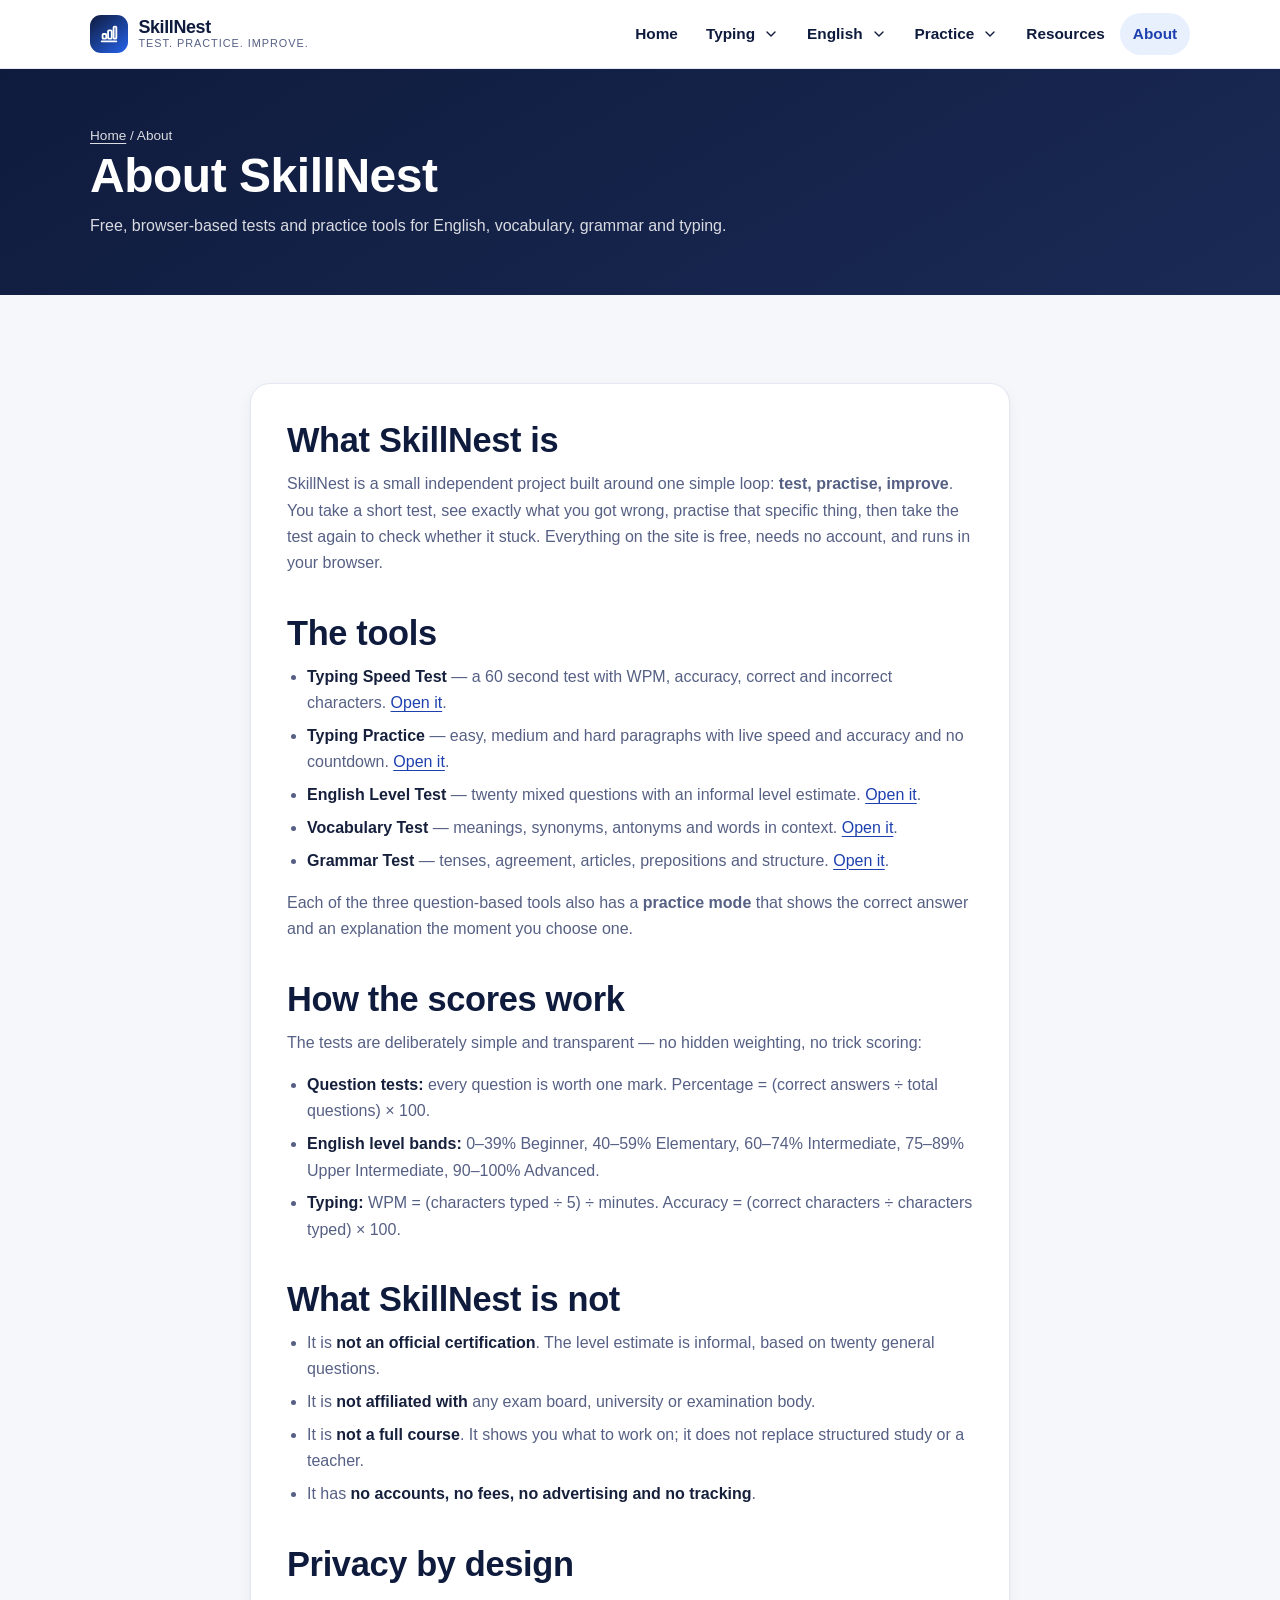
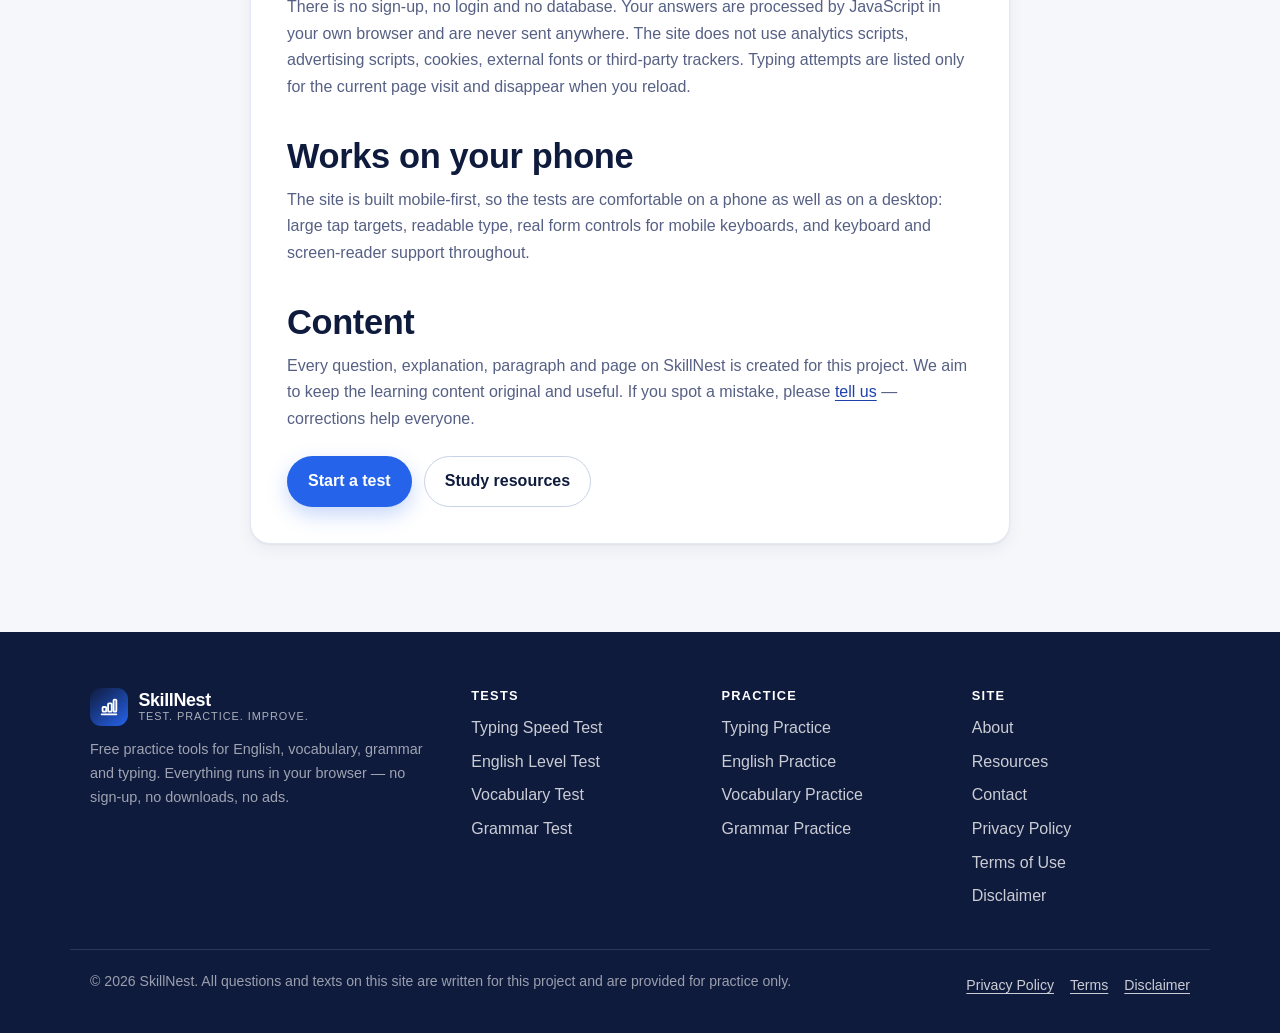
==== commit a73dfee8: "Update about.html" ====
--- a/about.html
+++ b/about.html
@@ -3,8 +3,8 @@
 <head>
   <meta charset="utf-8">
   <meta name="viewport" content="width=device-width, initial-scale=1">
-  <title>About SkillNest — Free Practice Tools | SkillNest</title>
-  <meta name="description" content="Learn what SkillNest is, how the tests and practice tools work, what they measure, and what they deliberately do not do.">
+<title>About SkillNest — Free English & Typing Practice Tools</title>
+<meta name="description" content="Learn about SkillNest, our free English, vocabulary, grammar and typing tests, how they work, how scores are calculated and what the tools are designed to do.">
   <meta name="theme-color" content="#0f1b3d">
   <meta name="author" content="SkillNest">
   <link rel="icon" href="data:image/svg+xml,<svg xmlns='http://www.w3.org/2000/svg' viewBox='0 0 64 64'><rect width='64' height='64' rx='14' fill='%230f1b3d'/><rect x='14' y='34' width='10' height='16' rx='3' fill='%23ffffff'/><rect x='27' y='24' width='10' height='26' rx='3' fill='%23a78bfa'/><rect x='40' y='14' width='10' height='36' rx='3' fill='%232563eb'/></svg>">
@@ -135,10 +135,7 @@
             keyboard and screen-reader support throughout.</p>
 
           <h2>Content</h2>
-          <p>Every question, explanation, paragraph and page on SkillNest is written for this project.
-            No copyrighted texts, images or third-party content are used. If you spot a mistake,
-            please <a href="contact.html">tell us</a> — corrections help everyone.</p>
-
+          <p>Every question, explanation, paragraph and page on SkillNest is created for this project. We aim to keep the learning content original and useful. If you spot a mistake, please <a href="contact.html">tell us</a> — corrections help everyone.</p>
           <div class="btn-row">
             <a class="btn btn--primary" href="index.html#tools">Start a test</a>
             <a class="btn btn--ghost" href="resources.html">Study resources</a>
